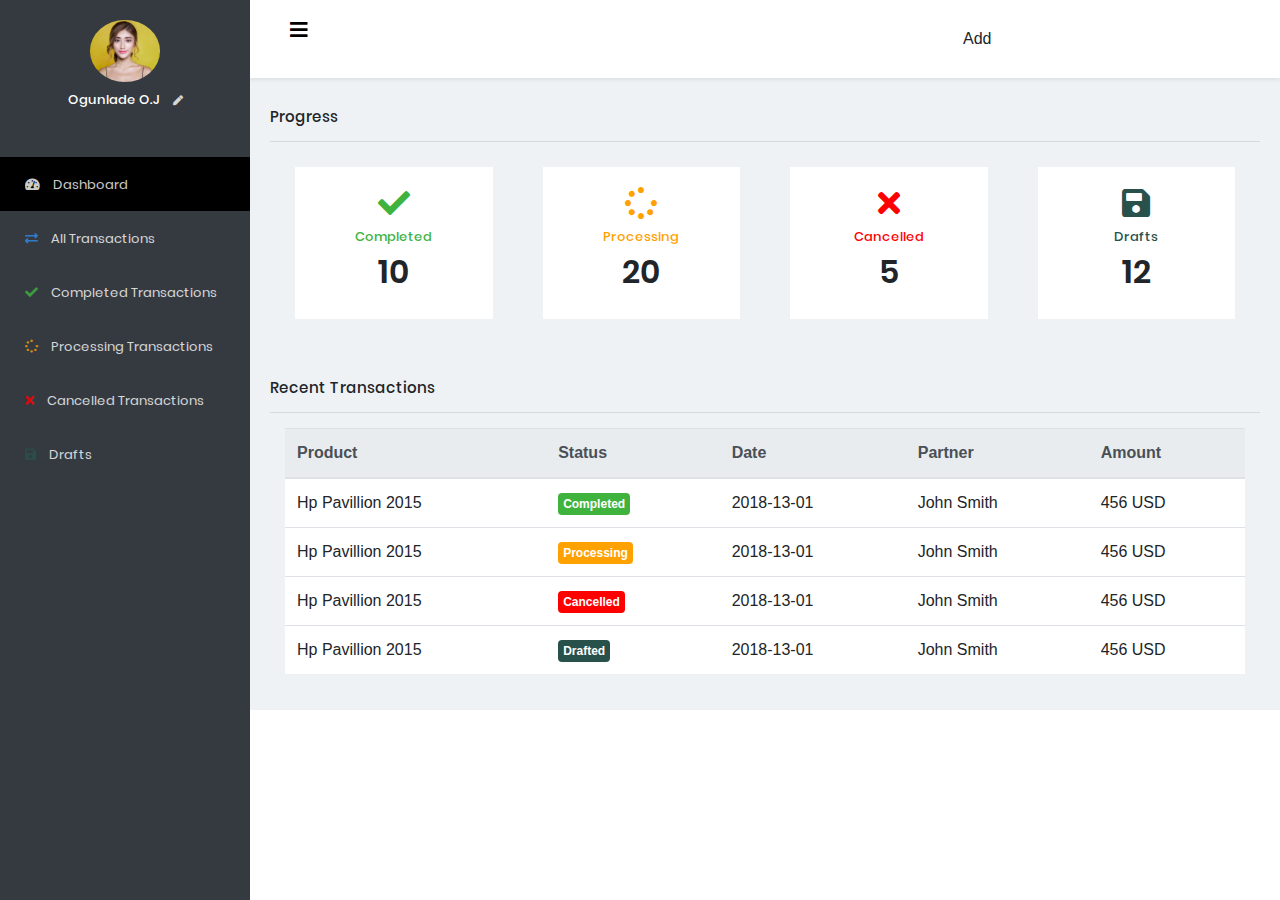
==== dashboard/index.html @ 411ad7c7 "added stuff" ====
<!DOCTYPE html>
<html lang="en">
<head>
    <meta charset="UTF-8">
    <meta name="viewport" content="width=device-width, initial-scale=1.0">
    <meta http-equiv="X-UA-Compatible" content="ie=edge">
    <title>Document</title>

    <link rel="stylesheet" href="../libraries/bootstrap-4.4.1-dist/css/bootstrap.min.css">
    <link rel="stylesheet" href="../libraries/fontawesome-free-5.12.0-web/css/all.css">
    <link rel="stylesheet" href="../styles/font.css">
    <link rel="stylesheet" href="style.css">
</head>
<body>
    <div class="wrapper">
        <div class="sidebar">
            <div class="profile">
                <img src="../images/face.jpg" alt="" class="face">
                <h5>Ogunlade O.J <span class="fa fa-pen"></span></h5>
            </div>
            <div class="sidebarContent">
                <ul>
                    <li class="active-Sidebar"><a href="#">
                        <span class="fa fa-tachometer-alt"></span> 
                        Dashboard</a></li>
                    <li><a href="#">
                        <span class="fa fa-exchange-alt"></span> 
                        All Transactions</a></li>
                    <li><a href="#">
                        <span class="fa fa-check"></span> 
                        Completed Transactions</a></li>
                    <li><a href="#">
                        <span class="fa fa-spinner"></span> 
                        Processing Transactions</a></li>
                    <li><a href="#">
                        <span class="fa fa-times"></span> 
                        Cancelled Transactions</a></li>
                    <li><a href="#">
                        <span class="fa fa-save"></span> 
                        Drafts</a></li>
                </ul>
            </div>
        </div>
        <div class="mainContent">
            <div class="container-fluid header shadow-sm">
                <div class="row">
                    <div class="col-md-2">
                        <span class="fa fa-bars menu"></span>
                    </div>
                    <div class="col-md-6">
                        <!-- <input type="text" name="" id=""> -->
                    </div>
                    <div class="col-md-4">
                        <a href="#" class="btn">Add </a>
                    </div>
                </div>
            </div>
            <div class="container mainBody">
                <h5>Progress</h5>
                <hr class="line">
                <div class="container">
                    <div class="row">
                        <div class="col-md-3">
                            <div class="showCard">
                                <span class="fa fa-check"></span>
                                <h4 class="complete">Completed</h4>
                                <h2>10
                                </h2>
                            </div>
                        </div>
                        <div class="col-md-3">
                            <div class="showCard">
                                <span class="fa fa-spinner"></span>
                                <h4 class="spin">Processing</h4 class="spin">
                                <h2>20
                                </h2>
                            </div>
                        </div>
                        <div class="col-md-3">
                            <div class="showCard">
                                <span class="fa fa-times"></span>
                                <h4 class="cancel">Cancelled</h4>
                                <h2>5
                                </h2>
                            </div>
                        </div>
                        <div class="col-md-3">
                            <div class="showCard">
                                <span class="fa fa-save"></span>
                                <h4 class="draft">Drafts</h4>
                                <h2>12
                                </h2>
                            </div>
                        </div>
                    </div>
                </div>
            </div>
            <div class="container transaction">
                <h5>Recent Transactions</h5>
                <hr class="line">
                <div class="container">
                    <table class="table">
                        <thead class="thead-light">
                          <tr>
                            <th scope="col">Product</th>
                            <th scope="col">Status</th>
                            <th scope="col">Date</th>
                            <th scope="col">Partner</th>
                            <th scope="col">Amount</th>
                          </tr>
                        </thead>
                        <tbody>
                          <tr>
                            <td scope="row">Hp Pavillion 2015</td>
                            <td><span class="badge badge-completed">Completed</span></td>
                            <td>2018-13-01</td>
                            <td>John Smith</td>
                            <td>456 USD</td>
                          </tr>
                          <tr>
                            <td scope="row">Hp Pavillion 2015</td>
                            <td><span class="badge badge-processing">Processing</span></td>
                            <td>2018-13-01</td>
                            <td>John Smith</td>
                            <td>456 USD</td>
                          </tr>
                          <tr>
                            <td scope="row">Hp Pavillion 2015</td>
                            <td><span class="badge badge-cancelled">Cancelled</span></td>
                            <td>2018-13-01</td>
                            <td>John Smith</td>
                            <td>456 USD</td>
                          </tr>
                          <tr>
                            <td scope="row">Hp Pavillion 2015</td>
                            <td><span class="badge badge-draft">Drafted</span></td>
                            <td>2018-13-01</td>
                            <td>John Smith</td>
                            <td>456 USD</td>
                          </tr>
                        </tbody>
                    </table>
                </div>
            </div>
        </div>
    </div>
    <script src="../js/jquery.min.js"></script>
    <script src="../libraries/bootstrap-4.4.1-dist/js/bootstrap.min.js"></script>
    <script>
        $(document).ready(function(){
            $('.menu').on('click',function(){
                $(".sidebar").toggleClass('active')
                $(".mainContent").toggleClass("active-content")
			});
        })
    </script>
</body>
</html>
---- styles/font.css ----
@font-face{
    src:url(../Poppins/Poppins-Bold.ttf);
    font-family: "poppins1";
}
@font-face{
    src:url(../Poppins/Poppins-Medium.ttf);
    font-family: "poppins2";
}
@font-face{
    src:url(../Poppins/Poppins-Regular.ttf);
    font-family: "poppins3";
}
@font-face{
    src:url(../Poppins/Poppins-SemiBold.ttf);
    font-family: "poppins4";
}
@font-face{
    src:url(../Poppins/Poppins-Light.ttf);
    font-family: "poppins7";
}
@font-face{
    src:url(../Poppins/Poppins-ExtraBold.ttf);
    font-family: "poppins6";
}
@font-face{
    src:url(../Poppins/Poppins-Black.ttf);
    font-family: "poppins5";
}
---- dashboard/style.css ----
/* .wrapper{
    display: flex;
    width: 100%;
} */
*{
    margin: 0;
    padding: 0;
    box-sizing: border-box;
}
a:hover{
    text-decoration: none;
}
body{
    overflow-x: hidden;
}
.sidebar{
    width: 250px;
    min-height: 100vh;
    float: left;
    overflow: hidden;
    transition: all 0.3s ease;
    /* margin: 10px; */
    background-color: #353a40;
    position: fixed;
    padding-top: 10px;
}
.profile{
    text-align: center;
    color: white;
}
.profile h5{
    font-size: 13px;
    font-family: poppins2;
}
.face{
    max-width: 70px;
    /* margin: 10px auto; */
    border-radius: 50%;
    margin: 10px 0px;
}
.profile h5 span{
    font-size: 10px;
    margin-left: 10px;
    opacity: 0.8;
}
.sidebarContent{
    margin-top: 50px;
}
.sidebarContent li{
    padding: 15px 0px 15px 25px;
}
.sidebarContent a{
    color: #ffffff;
    font-family: poppins3;
    font-size: 13px;
    opacity: 0.8;
}
.sidebarContent .active-Sidebar{
    background-color: #000000;
}
.sidebarContent .active-content a{
    color: #ffffff;
}
.sidebarContent .fa{
    padding-right: 10px;
}
.mainContent{
    width: 100%;
    min-height: 100%;
    background-color: #eef2f5;
    padding-left: 250px;
    transition: all 0.3s ease;
    /* margin: 0px; */
}
.active{
    margin-left: -260px;
}
.active-content{
    padding-left: 0px;
}
.header{
    background-color: #ffffff;
    padding: 20px;
}
.header .menu{
    color: black;
    padding-left: 20px;
    font-size: 20px;
}
.mainBody, .transaction{
    padding: 20px 20px;
}
.mainBody h5,.transaction h5{
    font-family: poppins2;
    font-size: 15px;
    padding-top: 10px;
    /* margin-left: 50px; */
}
.line{
    /* width: 90%; */
    margin: 15px auto;
    color: #f2f2f2;
}
.showCard{
    background-color: white;
    text-align: center;
    padding: 20px 0px;
    margin: 10px;
}
.showCard span{
    font-size: 32px;
    margin-bottom:10px ;
}
.showCard h4{
    font-size: 13px;
    font-family: poppins2
}
.showCard h2{
    font-family: poppins4;
}
.fa-check, .complete{
    color: #40B33F;
}
.fa-spinner, .spin{
    color: #FFA100;
}
.fa-times, .cancel{
    color: #FF0000;
}
.fa-save, .draft{
    color: #29514C;
}
.fa-exchange-alt{
    color: #2E8CEA;
}
.table{
    background-color: #ffffff;
}
/* .Transaction{
    padding: 20px 0px;
} */
.badge{
    color: #ffffff;
    padding: 5px;
}
.badge-completed{
    background-color: #40B33F;
}
.badge-processing{
    background-color: #FFA100;
}
.badge-cancelled{
    background-color: #FF0000;
}
.badge-draft{
    background-color: #29514C;
}
@media(max-width:768px){
    .sidebar{
        margin-left: -260px;
    }
    .sidebar.active{
        margin-left: 0;
    }
    .mainContent{
        margin-left: 0;
        padding-left: 0;
    }
    .mainContent.active-content{
        margin-left: 250px;
    }
}
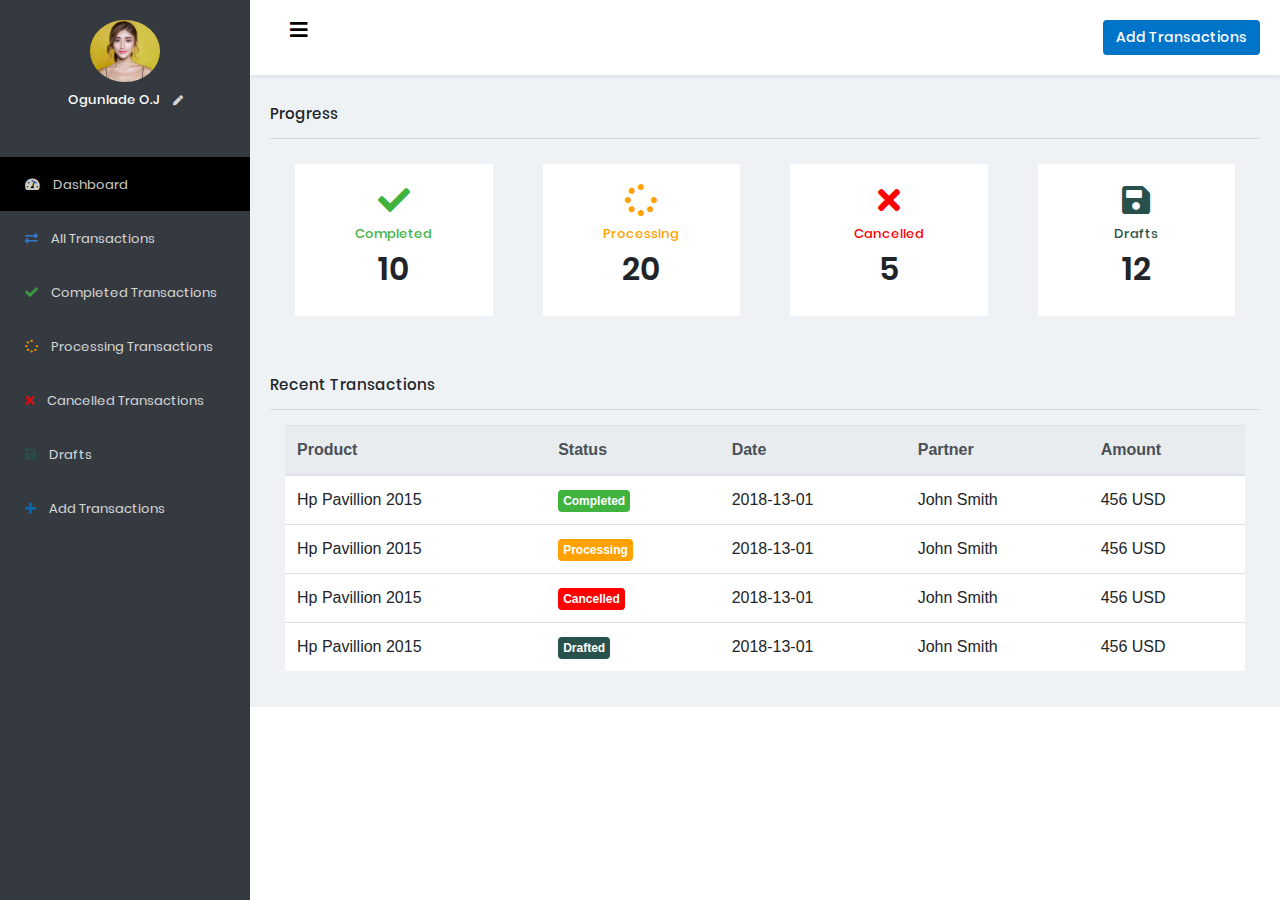
==== commit f54bf798: "Work on Dashboard" ====
--- a/dashboard/index.html
+++ b/dashboard/index.html
@@ -38,20 +38,23 @@
                     <li><a href="#">
                         <span class="fa fa-save"></span> 
                         Drafts</a></li>
+                    <li><a href="#">
+                        <span class="fa fa-plus"></span> 
+                        Add Transactions</a></li>
                 </ul>
             </div>
         </div>
         <div class="mainContent">
             <div class="container-fluid header shadow-sm">
                 <div class="row">
-                    <div class="col-md-2">
+                    <div class="col-md-2 col-6">
                         <span class="fa fa-bars menu"></span>
                     </div>
                     <div class="col-md-6">
                         <!-- <input type="text" name="" id=""> -->
                     </div>
-                    <div class="col-md-4">
-                        <a href="#" class="btn">Add </a>
+                    <div class="col-md-4 addButton col-6">
+                        <a href="#" class="btn add-btn">Add Transactions </a>
                     </div>
                 </div>
             </div>
@@ -98,7 +101,7 @@
             <div class="container transaction">
                 <h5>Recent Transactions</h5>
                 <hr class="line">
-                <div class="container">
+                <div class="container table-responsive">
                     <table class="table">
                         <thead class="thead-light">
                           <tr>
--- a/dashboard/style.css
+++ b/dashboard/style.css
@@ -72,6 +72,15 @@
     transition: all 0.3s ease;
     /* margin: 0px; */
 }
+.addButton{
+    text-align: end;
+    font-family: poppins2;
+}
+.add-btn{
+    background-color: #0074c9;
+    color: #ffffff;
+    font-size: 14px;
+}
 .active{
     margin-left: -260px;
 }
@@ -133,6 +142,9 @@
 .fa-exchange-alt{
     color: #2E8CEA;
 }
+.fa-plus{
+    color: #0074c9;
+}
 .table{
     background-color: #ffffff;
 }
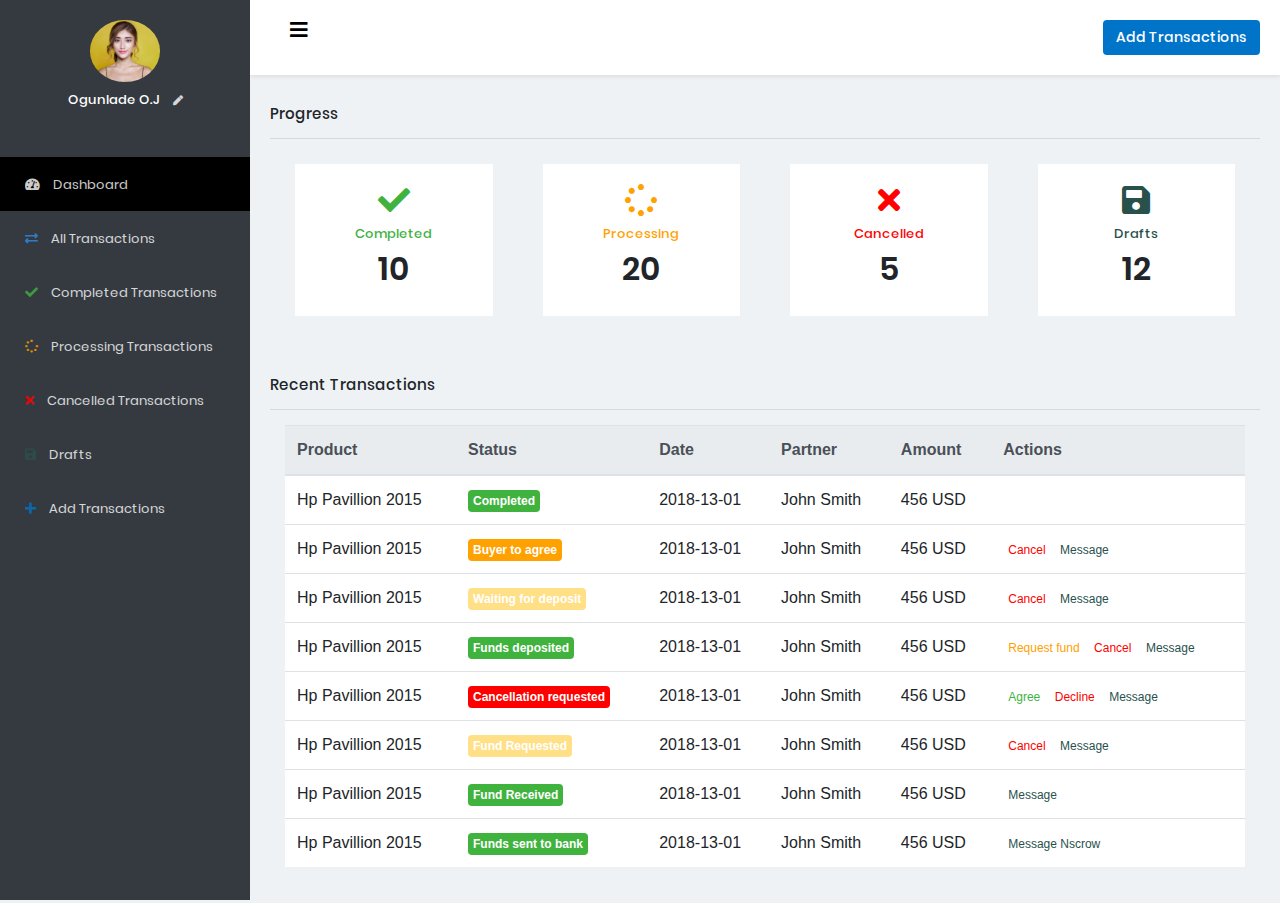
==== commit dda0fc37: "Added App js" ====
--- a/dashboard/index.html
+++ b/dashboard/index.html
@@ -9,7 +9,7 @@
     <link rel="stylesheet" href="../libraries/bootstrap-4.4.1-dist/css/bootstrap.min.css">
     <link rel="stylesheet" href="../libraries/fontawesome-free-5.12.0-web/css/all.css">
     <link rel="stylesheet" href="../styles/font.css">
-    <link rel="stylesheet" href="style.css">
+    <link rel="stylesheet" href="./styles/style.css">
 </head>
 <body>
     <div class="wrapper">
@@ -110,36 +110,96 @@
                             <th scope="col">Date</th>
                             <th scope="col">Partner</th>
                             <th scope="col">Amount</th>
+                            <th scope="col">Actions</th>
                           </tr>
                         </thead>
                         <tbody>
                           <tr>
                             <td scope="row">Hp Pavillion 2015</td>
-                            <td><span class="badge badge-completed">Completed</span></td>
-                            <td>2018-13-01</td>
-                            <td>John Smith</td>
-                            <td>456 USD</td>
-                          </tr>
-                          <tr>
-                            <td scope="row">Hp Pavillion 2015</td>
-                            <td><span class="badge badge-processing">Processing</span></td>
-                            <td>2018-13-01</td>
-                            <td>John Smith</td>
-                            <td>456 USD</td>
-                          </tr>
-                          <tr>
-                            <td scope="row">Hp Pavillion 2015</td>
-                            <td><span class="badge badge-cancelled">Cancelled</span></td>
-                            <td>2018-13-01</td>
-                            <td>John Smith</td>
-                            <td>456 USD</td>
-                          </tr>
-                          <tr>
-                            <td scope="row">Hp Pavillion 2015</td>
-                            <td><span class="badge badge-draft">Drafted</span></td>
-                            <td>2018-13-01</td>
-                            <td>John Smith</td>
-                            <td>456 USD</td>
+                            <td><span class="badge badge-completed"data-toggle="tooltip" data-placement="right" title="Done with transaction">Completed</span></td>
+                            <td>2018-13-01</td>
+                            <td>John Smith</td>
+                            <td>456 USD</td>
+                            <td>
+                                
+                            </td>
+                          </tr>
+                          <tr>
+                            <td scope="row">Hp Pavillion 2015</td>
+                            <td><span class="badge badge-processing">Buyer to agree</span></td>
+                            <td>2018-13-01</td>
+                            <td>John Smith</td>
+                            <td>456 USD</td>
+                            <td>
+                                <span class="danger">Cancel</span>
+                                <span class="message">Message</span>
+                            </td>
+                          </tr>
+                          <tr>
+                            <td scope="row">Hp Pavillion 2015</td>
+                            <td><span class="badge badge-waiting">Waiting for deposit</span></td>
+                            <td>2018-13-01</td>
+                            <td>John Smith</td>
+                            <td>456 USD</td>
+                            <td>
+                                <span class="danger">Cancel</span>
+                                <span class="message">Message</span>
+                            </td>
+                          </tr>
+                          <tr>
+                            <td scope="row">Hp Pavillion 2015</td>
+                            <td><span class="badge badge-completed">Funds deposited</span></td>
+                            <td>2018-13-01</td>
+                            <td>John Smith</td>
+                            <td>456 USD</td>
+                            <td>
+                                <span class="warning">Request fund</span>
+                                <span class="danger">Cancel</span>
+                                <span class="message">Message</span>
+                            </td>
+                          </tr>
+                          <tr>
+                            <td scope="row">Hp Pavillion 2015</td>
+                            <td><span class="badge badge-cancelled">Cancellation requested</span></td>
+                            <td>2018-13-01</td>
+                            <td>John Smith</td>
+                            <td>456 USD</td>
+                            <td>
+                                <span class="success">Agree</span>
+                                <span class="danger">Decline</span>
+                                <span class="message">Message</span>
+                            </td>
+                          </tr>
+                          <tr>
+                            <td scope="row">Hp Pavillion 2015</td>
+                            <td><span class="badge badge-waiting">Fund Requested</span></td>
+                            <td>2018-13-01</td>
+                            <td>John Smith</td>
+                            <td>456 USD</td>
+                            <td>
+                                <span class="danger">Cancel</span>
+                                <span class="message">Message</span>
+                            </td>
+                          </tr>
+                          <tr>
+                            <td scope="row">Hp Pavillion 2015</td>
+                            <td><span class="badge badge-completed">Fund Received</span></td>
+                            <td>2018-13-01</td>
+                            <td>John Smith</td>
+                            <td>456 USD</td>
+                            <td>
+                                <span class="message">Message</span>
+                            </td>
+                          </tr>
+                          <tr>
+                            <td scope="row">Hp Pavillion 2015</td>
+                            <td><span class="badge badge-completed">Funds sent to bank</span></td>
+                            <td>2018-13-01</td>
+                            <td>John Smith</td>
+                            <td>456 USD</td>
+                            <td>
+                                <span class="message">Message Nscrow</span>
+                            </td>
                           </tr>
                         </tbody>
                     </table>
@@ -149,13 +209,7 @@
     </div>
     <script src="../js/jquery.min.js"></script>
     <script src="../libraries/bootstrap-4.4.1-dist/js/bootstrap.min.js"></script>
-    <script>
-        $(document).ready(function(){
-            $('.menu').on('click',function(){
-                $(".sidebar").toggleClass('active')
-                $(".mainContent").toggleClass("active-content")
-			});
-        })
-    </script>
+    <script src="../libraries/bootstrap-4.4.1-dist/js/bootstrap.bundle.min.js"></script>
+    <script src="app.js"></script>
 </body>
-</html>+</html>
--- a/dashboard/styles/style.css
+++ b/dashboard/styles/style.css
@@ -0,0 +1,206 @@
+/* .wrapper{
+    display: flex;
+    width: 100%;
+} */
+*{
+    margin: 0;
+    padding: 0;
+    box-sizing: border-box;
+}
+a:hover{
+    text-decoration: none;
+}
+body{
+    overflow-x: hidden;
+}
+.sidebar{
+    width: 250px;
+    min-height: 100vh;
+    float: left;
+    overflow: hidden;
+    transition: all 0.3s ease;
+    /* margin: 10px; */
+    background-color: #353a40;
+    position: fixed;
+    padding-top: 10px;
+}
+.profile{
+    text-align: center;
+    color: white;
+}
+.profile h5{
+    font-size: 13px;
+    font-family: poppins2;
+}
+.face{
+    max-width: 70px;
+    /* margin: 10px auto; */
+    border-radius: 50%;
+    margin: 10px 0px;
+}
+.profile h5 span{
+    font-size: 10px;
+    margin-left: 10px;
+    opacity: 0.8;
+}
+.sidebarContent{
+    margin-top: 50px;
+}
+.sidebarContent li{
+    padding: 15px 0px 15px 25px;
+}
+.sidebarContent a{
+    color: #ffffff;
+    font-family: poppins3;
+    font-size: 13px;
+    opacity: 0.8;
+}
+.sidebarContent .active-Sidebar{
+    background-color: #000000;
+}
+.sidebarContent .active-content a{
+    color: #ffffff;
+}
+.sidebarContent .fa{
+    padding-right: 10px;
+}
+.mainContent{
+    width: 100%;
+    min-height: 100%;
+    background-color: #eef2f5;
+    padding-left: 250px;
+    transition: all 0.3s ease;
+    /* margin: 0px; */
+}
+.addButton{
+    text-align: end;
+    font-family: poppins2;
+}
+.add-btn{
+    background-color: #0074c9;
+    color: #ffffff;
+    font-size: 14px;
+}
+.active{
+    margin-left: -260px;
+}
+.active-content{
+    padding-left: 0px;
+}
+.header{
+    background-color: #ffffff;
+    padding: 20px;
+}
+.header .menu{
+    color: black;
+    padding-left: 20px;
+    font-size: 20px;
+}
+.mainBody, .transaction{
+    padding: 20px 20px;
+}
+.mainBody h5,.transaction h5{
+    font-family: poppins2;
+    font-size: 15px;
+    padding-top: 10px;
+    /* margin-left: 50px; */
+}
+.line{
+    /* width: 90%; */
+    margin: 15px auto;
+    color: #f2f2f2;
+}
+.showCard{
+    background-color: white;
+    text-align: center;
+    padding: 20px 0px;
+    margin: 10px;
+}
+.showCard span{
+    font-size: 32px;
+    margin-bottom:10px ;
+}
+.showCard h4{
+    font-size: 13px;
+    font-family: poppins2
+}
+.showCard h2{
+    font-family: poppins4;
+}
+.fa-check, .complete{
+    color: #40B33F;
+}
+.fa-spinner, .spin{
+    color: #FFA100;
+}
+.fa-times, .cancel{
+    color: #FF0000;
+}
+.fa-save, .draft{
+    color: #29514C;
+}
+.fa-exchange-alt{
+    color: #2E8CEA;
+}
+.fa-plus{
+    color: #0074c9;
+}
+.table{
+    background-color: #ffffff;
+}
+
+/* .Transaction{
+    padding: 20px 0px;
+} */
+.badge{
+    color: #ffffff;
+    padding: 5px;
+    cursor: pointer;
+}
+.badge-completed{
+    background-color: #40B33F;
+}
+.badge-processing{
+    background-color: #FFA100;
+}
+.badge-cancelled{
+    background-color: #FF0000;
+}
+.badge-draft{
+    background-color: #29514C;
+}
+.badge-waiting{
+    background-color:  #ffe087;
+}
+.danger{
+    color: #FF0000;
+}
+.warning{
+    color: #FFA100;
+}
+.success{
+    color: #40B33F;
+}
+.message{
+    color: #29514C;
+}
+.danger,.warning,.success,.message{
+    font-size: 12px;
+    padding: 0px 5px;
+    cursor: pointer;
+}
+@media(max-width:768px){
+    .sidebar{
+        margin-left: -260px;
+    }
+    .sidebar.active{
+        margin-left: 0;
+    }
+    .mainContent{
+        margin-left: 0;
+        padding-left: 0;
+    }
+    .mainContent.active-content{
+        margin-left: 250px;
+    }
+}